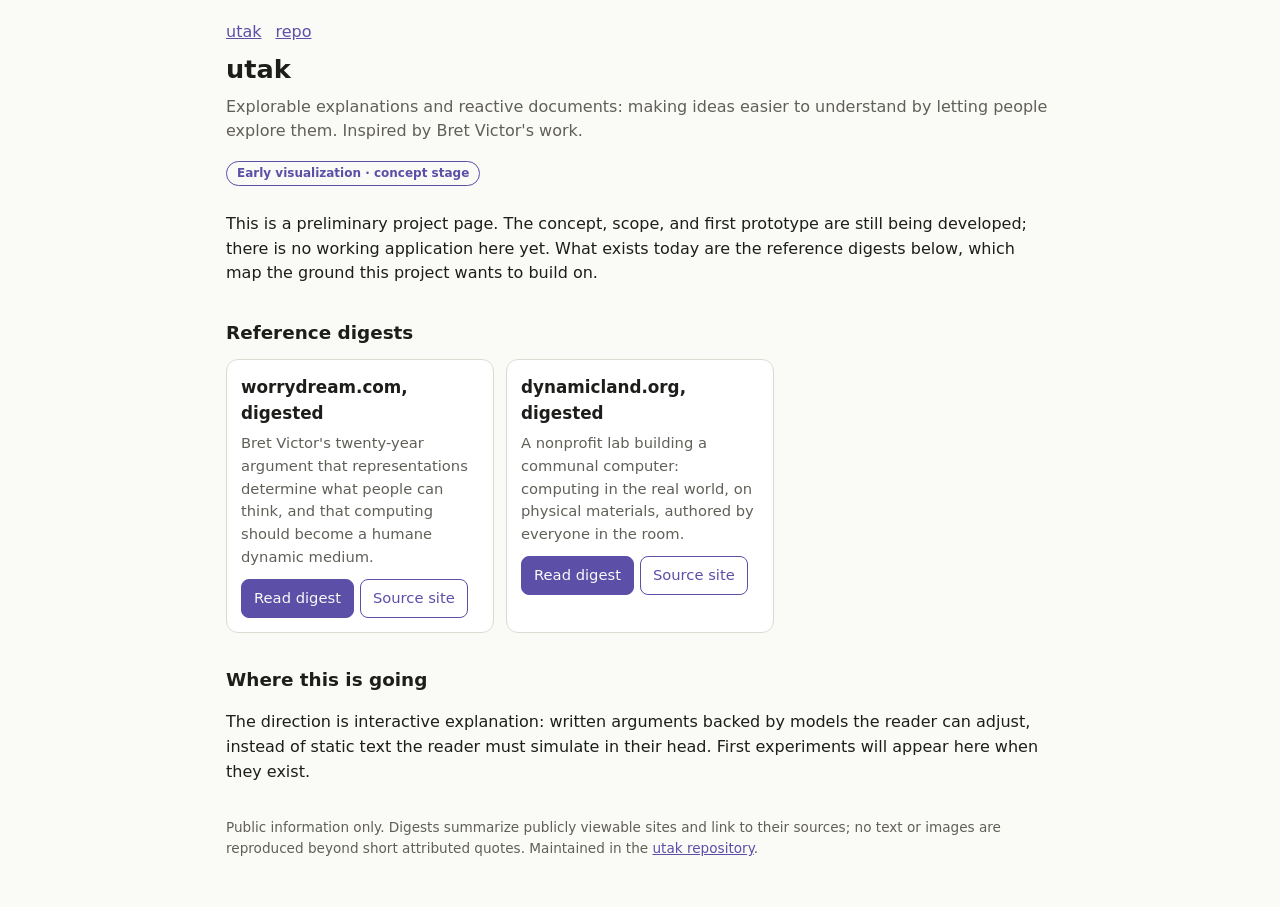
==== index.html @ 91c7e819 "Add preliminary GitHub Pages site (index, digests as pages)" ====
<!doctype html><html lang="en"><head><meta charset="utf-8"><meta name="viewport" content="width=device-width,initial-scale=1">
<title>utak</title><link rel="stylesheet" href="style.css"></head><body><main>
<nav><a href="./">utak</a><a href="https://github.com/irvan-putra/utak">repo</a></nav>
<h1>utak</h1>
<p class="lead">Explorable explanations and reactive documents: making ideas easier to understand by letting people explore them. Inspired by Bret Victor's work.</p>
<span class="badge">Early visualization &middot; concept stage</span>
<p>This is a preliminary project page. The concept, scope, and first prototype are still being developed; there is no working application here yet. What exists today are the reference digests below, which map the ground this project wants to build on.</p>
<h2>Reference digests</h2>
<div class="grid">
<div class="card"><h3>worrydream.com, digested</h3><p>Bret Victor's twenty-year argument that representations determine what people can think, and that computing should become a humane dynamic medium.</p><div><a class="btn main" href="worrydream.html">Read digest</a><a class="btn" href="https://worrydream.com/">Source site</a></div></div>
<div class="card"><h3>dynamicland.org, digested</h3><p>A nonprofit lab building a communal computer: computing in the real world, on physical materials, authored by everyone in the room.</p><div><a class="btn main" href="dynamicland.html">Read digest</a><a class="btn" href="https://dynamicland.org/">Source site</a></div></div>
</div>
<h2>Where this is going</h2>
<p>The direction is interactive explanation: written arguments backed by models the reader can adjust, instead of static text the reader must simulate in their head. First experiments will appear here when they exist.</p>
<footer>Public information only. Digests summarize publicly viewable sites and link to their sources; no text or images are reproduced beyond short attributed quotes. Maintained in the <a href="https://github.com/irvan-putra/utak">utak repository</a>.</footer>
</main></body></html>
---- style.css ----
:root{color-scheme:light dark;--bg:#fafaf7;--fg:#1d1d1b;--mu:#605f58;--card:#fff;--ln:#dcdad0;--ac:#5b4fa8}
@media(prefers-color-scheme:dark){:root{--bg:#161614;--fg:#eeede6;--mu:#a5a398;--card:#1f1f1c;--ln:#37362f;--ac:#b3a5f2}}
*{box-sizing:border-box}body{margin:0;background:var(--bg);color:var(--fg);font:16px/1.55 system-ui,sans-serif}
main{max-width:860px;margin:0 auto;padding:20px 16px 48px}h1{font-size:1.6rem;margin:.2em 0}h2{font-size:1.15rem;margin:1.8em 0 .6em}
p.lead{color:var(--mu);margin:.3em 0 1em}a{color:var(--ac)}nav a{margin-right:14px}
.badge{display:inline-block;font-size:.75rem;font-weight:600;color:var(--ac);border:1px solid var(--ac);border-radius:999px;padding:2px 10px;margin-bottom:10px}
.grid{display:grid;gap:12px;grid-template-columns:repeat(auto-fill,minmax(250px,1fr))}
.card{background:var(--card);border:1px solid var(--ln);border-radius:12px;padding:14px;display:flex;flex-direction:column;gap:6px}
.card h3{margin:0;font-size:1.05rem}.card p{margin:0;color:var(--mu);font-size:.92rem;overflow-wrap:anywhere}
.btn{display:inline-block;padding:7px 12px;border-radius:8px;border:1px solid var(--ac);text-decoration:none;font-size:.92rem;margin:4px 6px 0 0}
.btn.main{background:var(--ac);color:var(--bg)}
blockquote{border-left:3px solid var(--ln);margin:1em 0;padding:.2em 1em;color:var(--mu)}
code{font-size:.85em}img{max-width:100%}
footer{margin-top:2.4em;color:var(--mu);font-size:.85rem}
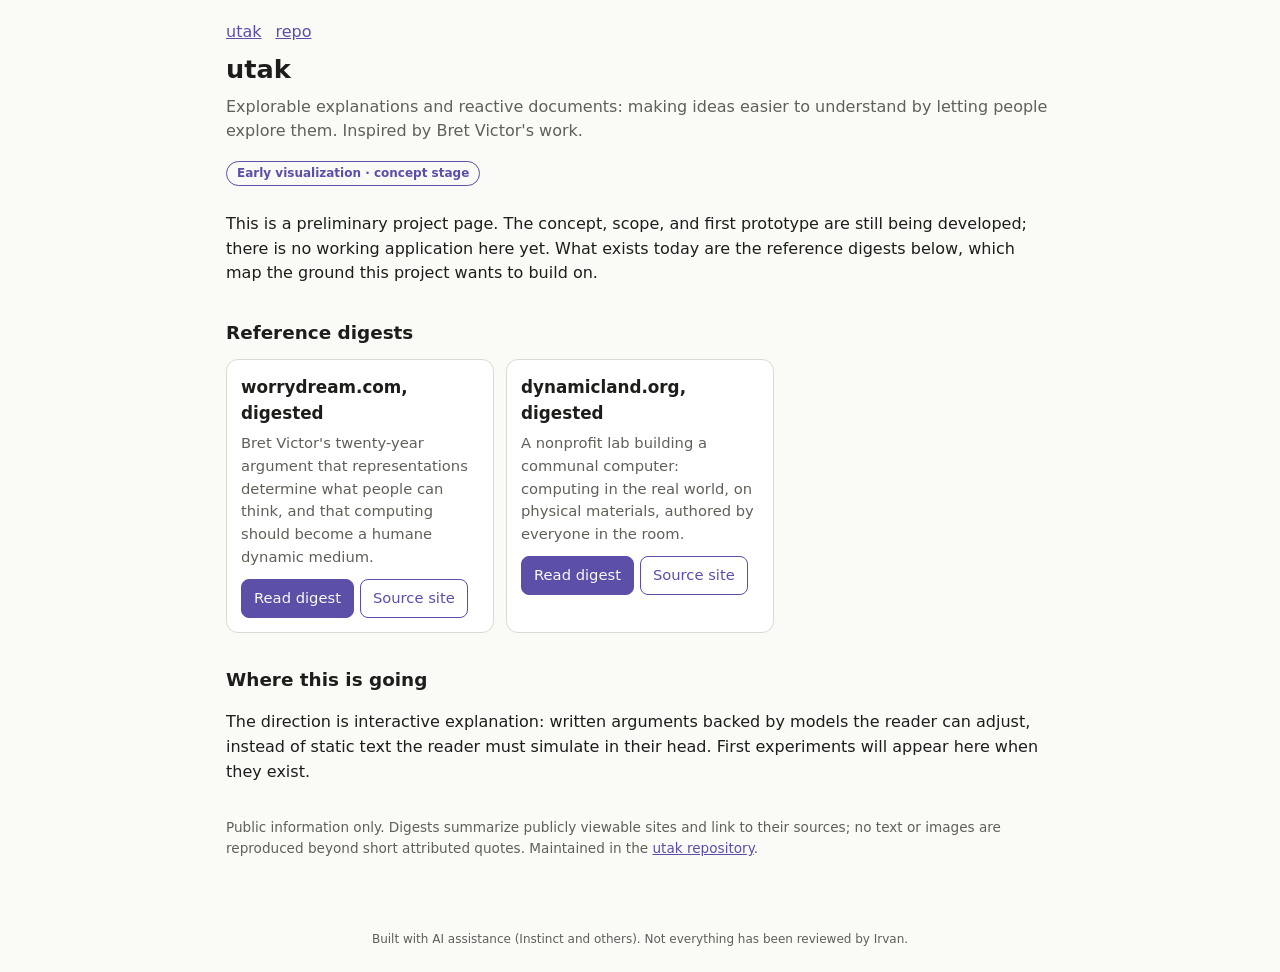
==== commit b31d43a8: "Add AI-assistance note: built with AI (Instinct and others), not everything reviewed by Irvan" ====
--- a/index.html
+++ b/index.html
@@ -13,4 +13,5 @@
 <h2>Where this is going</h2>
 <p>The direction is interactive explanation: written arguments backed by models the reader can adjust, instead of static text the reader must simulate in their head. First experiments will appear here when they exist.</p>
 <footer>Public information only. Digests summarize publicly viewable sites and link to their sources; no text or images are reproduced beyond short attributed quotes. Maintained in the <a href="https://github.com/irvan-putra/utak">utak repository</a>.</footer>
-</main></body></html>
+</main><p class="ai-note" style="text-align:center;font:12px/1.4 system-ui,sans-serif;opacity:.7;margin:24px 12px">Built with AI assistance (Instinct and others). Not everything has been reviewed by Irvan.</p>
+</body></html>
